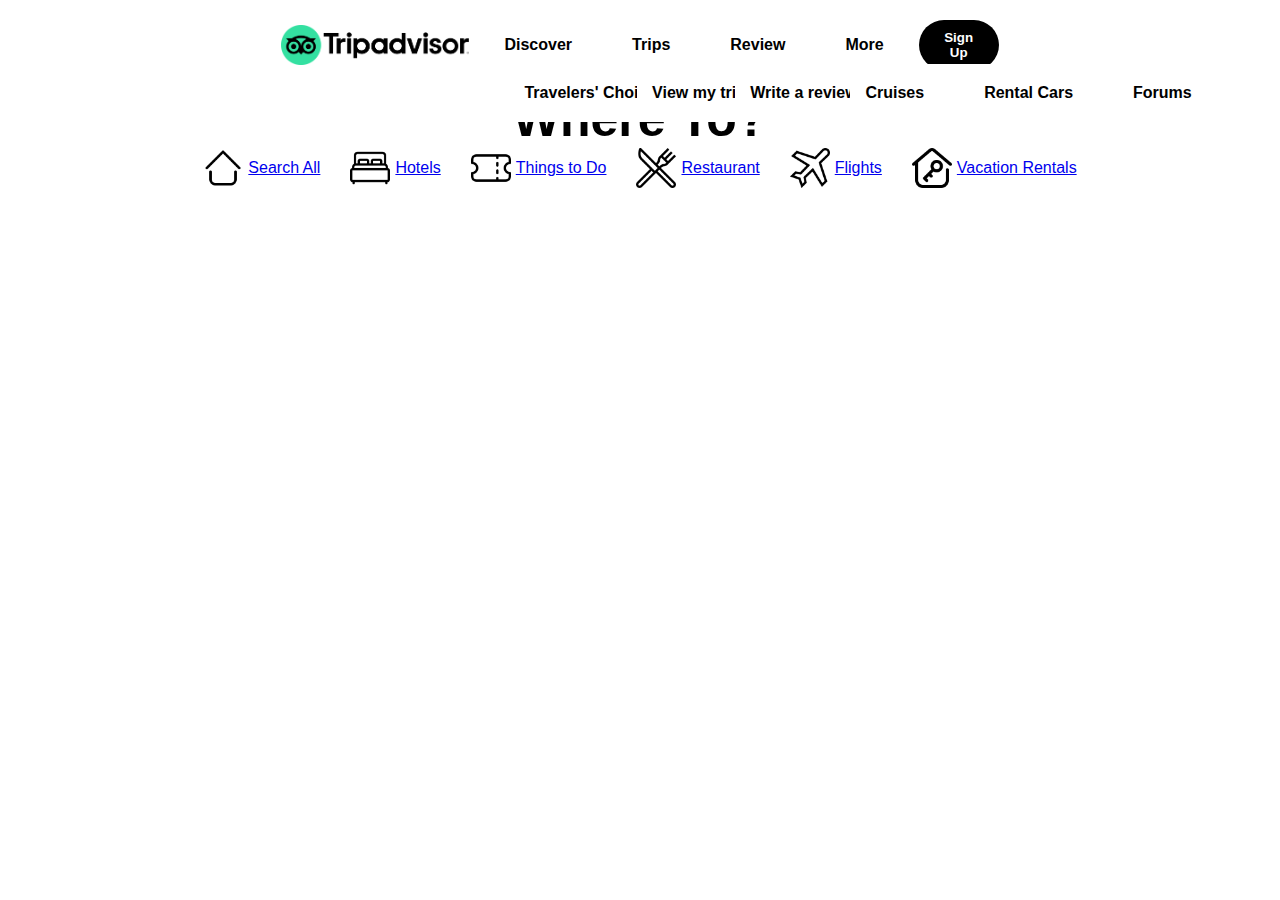
==== index.html @ aeda5e26 "All" ====
<!DOCTYPE html>
<html lang="en">
<head>
    <meta charset="UTF-8">
    <meta name="viewport" content="width=device-width, initial-scale=1.0">
    <title>Tripadvisor</title>
    <link rel="stylesheet" href="index.css">
</head>

<body>
    <nav class="navbar">
        <img class="logo" src="Images/Tripadvisor.png" alt="Logo.png">

        <ul>
            <li><a href="">Discover</a>
                <ul class="navSubmenu">
                    <li><a href="#">Travelers' Choice</a></li>
                    <li><a href="#">Travel Stories</a></li>
                </ul>
            </li>

            <li><a href="">Trips</a>
                <ul class="navSubmenu">
                    <li><a href="#">View my trips</a></li>
                    <li><a href="#">Start a new trip</a></li>
                    <li><a href="#">Create trip with AI</a></li>
                </ul>
            </li>

            <li><a href="">Review</a>
                <ul class="navSubmenu">
                    <li><a href="#">Write a review</a></li>
                    <li><a href="#">Post photos</a></li>
                    <li><a href="#">Add a place</a></li>
                </ul>
            </li>

            <li><a href="">More</a>
                <ul class="navSubmenu">
                    <li><a href="#">Cruises</a></li>
                    <li><a href="#">Rental Cars</a></li>
                    <li><a href="#">Forums</a></li>
                </ul>
            </li>

        </ul>

        <button class="btnRegister"><a href="register.html">Sign Up</a></button>
    </nav>

    <section class="searchLinks">
        <h1>Where To?</h1>
        <ul>
            <li>
                <img src="Images/home.png" alt="home.png">
                <a href="#">Search All</a>
            </li>
                
            <li>
                <img src="Images/hotels.png" alt="hotels.png">
                <a href="#">Hotels</a>
            </li>

            <li>
                <img src="Images/ticket.png" alt="ticket.png">
                <a href="#">Things to Do</a>
            </li>

            <li>
                <img src="Images/restaurant.png" alt="restaurant.png">
                <a href="#">Restaurant</a>
            </li>

            <li>
                <img src="Images/plane.png" alt="plane.png">
                <a href="#">Flights</a>
            </li>

            <li>
                <img src="Images/key.png" alt="key.png">
                <a href="#">Vacation Rentals</a>
            </li>



        </ul>
    </section>

</body>
</html>
---- index.css ----
/* Ümumi tərzlər */
* {
    margin: 0;
    padding: 0;
    box-sizing: border-box;
    font-family: Arial, sans-serif;
}

.logo{
    height: 40px;
}

.navbar {
    display: flex;
    justify-content: center; /* Mərkəzləşdir */
    align-items: center;
    background-color: white; /* Navbarın arxa planı */
    padding: 20px; /* İki tərəfdən də boşluq */
    position: relative; /* Alt elementlər üçün pozisiyonu tənzimləyin */
}

.navbar ul {
    display: flex; /* Flexbox ilə horizontal düzülüş */
    list-style: none; /* Siyahı işarələrini gizlədir */
    gap: 30px; /* Elementlər arasında boşluq */
    margin: 0 20px; /* Sol və sağdan boşluq */
}

.navbar a {
    text-decoration: none;
    color: black; /* Mətinin rəngi */
    font-weight: 600; /* Qalın yazı */
    padding: 10px 15px; /* İç boşluq */
    display: block; /* Block element kimi davranır */
}

/* Hover zamanı arxa planın ağ olması */
.navbar li:hover > a {
    background-color: white; /* Hover zamanı arxa plan */
}

/* Submenu arxa planı */
.navSubmenu {
    display: none; /* Başlanğıcda gizli */
    position: absolute;
    background-color:   white; /* Submenu arxa planı */
    list-style: none; /* Siyahı işarələrini gizlədir */
    padding: 10px 0; /* İç boşluq */
    border-radius: 4px; /* Künclərin yuvarlaq olması */
}

.navSubmenu a {
    padding: 10px 15px; /* İç boşluq */
    color: black; /* Mətinin rəngi */
}

/* Submenu bağlantıları hover zamanı arxa plan */
.navSubmenu a:hover {
    background-color: lightgray; /* Hover zamanı arxa plan */
}

/* Buton stili */
.btnRegister {
    background-color: black;
    border: none;
    cursor: pointer;
    border-radius: 35px;
    height: 50px;
    width: 80px;
}

.btnRegister a {
    text-decoration: none;
    color: white; /* Buton mətininin rəngi */
    font-weight: 600;
}

.searchLinks {
    text-align: center; /* H1 və siyahını mərkəzləşdirir */
}

.searchLinks h1 {
    font-size: 50px;
}

.searchLinks ul {
    display: flex;
    justify-content: center; /* Mərkəzləşdirilmiş düzülüş */
    gap: 30px; /* Elementlər arasında boşluq */
}

.searchLinks li {
    display: flex;
    align-items: center;
    justify-content: center; /* Mərkəzləşdirilmiş düzülüş */
    gap: 5px;
}

.searchLinks li img {
    height: 40px; /* Şəkil ölçüsünü 40px edirik */
    width: 40px; /* Şəkil ölçüsünü 40px edirik */
}
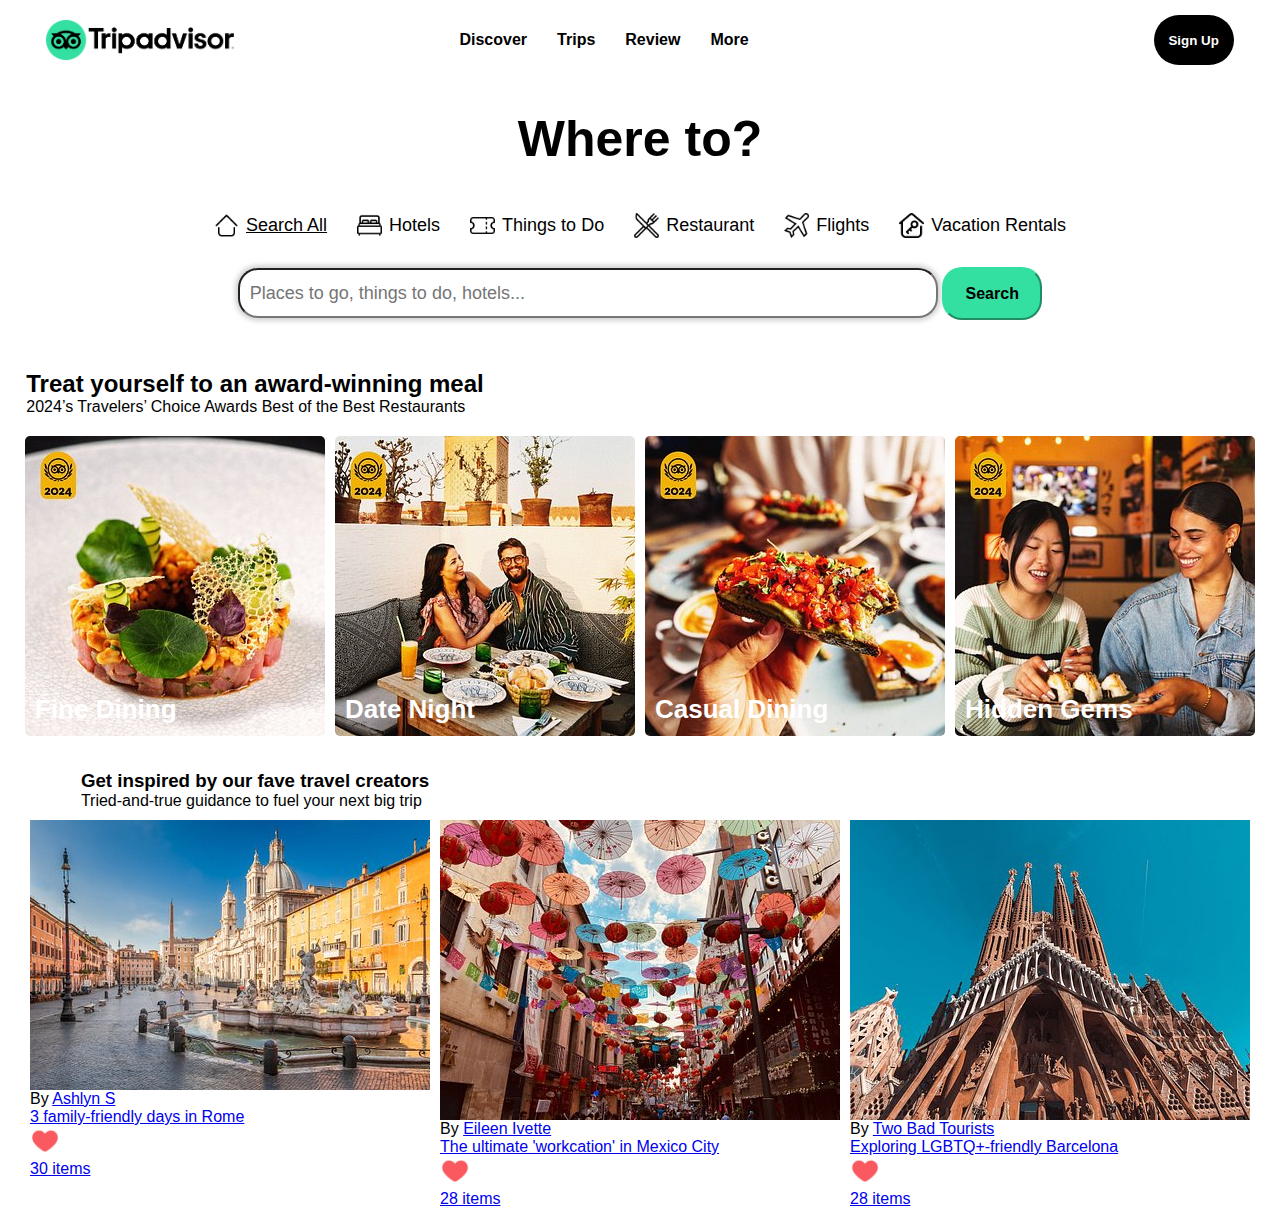
==== commit f9942aec: "All" ====
--- a/index.html
+++ b/index.html
@@ -11,35 +11,35 @@
     <nav class="navbar">
         <img class="logo" src="Images/Tripadvisor.png" alt="Logo.png">
 
-        <ul>
-            <li><a href="">Discover</a>
-                <ul class="navSubmenu">
-                    <li><a href="#">Travelers' Choice</a></li>
-                    <li><a href="#">Travel Stories</a></li>
+        <ul class="nav_menu">
+            <li class="nav_menu-item"><a href="#">Discover</a>
+                <ul class="nav_submenu">
+                    <li class="nav_submenu-item"><a href="#">Travelers' Choice</a></li>
+                    <li class="nav_submenu-item"><a href="#">Travel Stories</a></li>
                 </ul>
             </li>
 
-            <li><a href="">Trips</a>
-                <ul class="navSubmenu">
-                    <li><a href="#">View my trips</a></li>
-                    <li><a href="#">Start a new trip</a></li>
-                    <li><a href="#">Create trip with AI</a></li>
+            <li class="nav_menu-item"><a href="#">Trips</a>
+                <ul class="nav_submenu">
+                    <li class="nav_submenu-item"><a href="#">View my trips</a></li>
+                    <li class="nav_submenu-item"><a href="#">Start a new trip</a></li>
+                    <li class="nav_submenu-item"><a href="#">Create trip with AI</a></li>
                 </ul>
             </li>
 
-            <li><a href="">Review</a>
-                <ul class="navSubmenu">
-                    <li><a href="#">Write a review</a></li>
-                    <li><a href="#">Post photos</a></li>
-                    <li><a href="#">Add a place</a></li>
+            <li class="nav_menu-item"><a href="#">Review</a>
+                <ul class="nav_submenu">
+                    <li class="nav_submenu-item"><a href="#">Write a review</a></li>
+                    <li class="nav_submenu-item"><a href="#">Post photos</a></li>
+                    <li class="nav_submenu-item"><a href="#">Add a place</a></li>
                 </ul>
             </li>
 
-            <li><a href="">More</a>
-                <ul class="navSubmenu">
-                    <li><a href="#">Cruises</a></li>
-                    <li><a href="#">Rental Cars</a></li>
-                    <li><a href="#">Forums</a></li>
+            <li class="nav_menu-item"><a href="#">More</a>
+                <ul class="nav_submenu">
+                    <li class="nav_submenu-item"><a href="#">Cruises</a></li>
+                    <li class="nav_submenu-item"><a href="#">Rental Cars</a></li>
+                    <li class="nav_submenu-item"><a href="#">Forums</a></li>
                 </ul>
             </li>
 
@@ -49,9 +49,9 @@
     </nav>
 
     <section class="searchLinks">
-        <h1>Where To?</h1>
+        <h1>Where to?</h1>
         <ul>
-            <li>
+            <li class="homeA">
                 <img src="Images/home.png" alt="home.png">
                 <a href="#">Search All</a>
             </li>
@@ -80,11 +80,95 @@
                 <img src="Images/key.png" alt="key.png">
                 <a href="#">Vacation Rentals</a>
             </li>
+        </ul>
+
+        <div class="inputContainer">
+            <input type="text" placeholder="Places to go, things to do, hotels...">
+            <button>Search</button>
+        </div>
+
+    </section>
+
+    <section class="mealLinks">
+
+        <div class="mealText">
+            <h2>Treat yourself to an award-winning meal</h2>
+            <span>2024’s Travelers’ Choice Awards Best of the Best Restaurants</span>
+        </div>
+
+        <div class="mealImg">
+
+            <div class="imageContainer">
+                <img src="Images/caption1.jpg" alt="caption1">
+                <span class="textOverlay">Fine Dining</span>
+            </div>
+
+            <div class="imageContainer">
+                <img src="Images/caption2.jpg" alt="caption2">
+                <span class="textOverlay">Date Night</span>
+            </div>
+
+            <div class="imageContainer">
+                <img src="Images/caption3.jpg" alt="caption3">
+                <span class="textOverlay">Casual Dining</span>
+            </div>
+
+            <div class="imageContainer">
+                <img src="Images/caption4.jpg" alt="caption4">
+                <span class="textOverlay">Hidden Gems</span>
+            </div>     
+
+        </div>
+    </section>
+
+
+    <section class="travelLinks">
+
+        <div class="travelText">
+            <h3>Get inspired by our fave travel creators</h3>
+            <span>Tried-and-true guidance to fuel your next big trip</span>
+        </div>
+
+        <div class="travelImages">
+
+            <div class="travelImg">
+                <img src="Images/caption2.1.jpg" alt="caption2.1">
+                <div class="travelBy">
+                    <span>By</span>
+                    <a href="#">Ashlyn S</a>
+                </div>
+                <a class="travelCity" href="#">3 family-friendly days in Rome</a>
+                <a class="travelLike" href="#"><img src="Images/heart.png" alt="heart"></a>
+                <a class="travelLikeCount" href="#">30 items</a>
+            </div>
+
+            <div class="travelImg">
+                <img src="Images/caption2.2.jpg" alt="caption2.2">
+                <div class="travelBy">
+                    <span>By</span>
+                    <a href="#">Eileen Ivette</a>
+                </div>
+                <a class="travelCity" href="#">The ultimate 'workcation' in Mexico City</a>
+                <a class="travelLike" href="#"><img src="Images/heart.png" alt="heart"></a>
+                <a class="travelLikeCount" href="#">28 items</a>
+            </div>
+
+            <div class="travelImg">
+                <img src="Images/caption2.3.jpg" alt="caption2.3">
+                <div class="travelBy">
+                    <span>By</span>
+                    <a href="#">Two Bad Tourists</a>
+                </div>
+                <a class="travelCity" href="#">Exploring LGBTQ+-friendly Barcelona</a>
+                <a class="travelLike" href="#"><img src="Images/heart.png" alt="heart"></a>
+                <a class="travelLikeCount" href="#">28 items</a>
+            </div>
+
+        </div>
+
+    </section>
 
 
 
-        </ul>
-    </section>
-
 </body>
 </html>--- a/index.css
+++ b/index.css
@@ -1,4 +1,3 @@
-/* Ümumi tərzlər */
 * {
     margin: 0;
     padding: 0;
@@ -8,58 +7,71 @@
 
 .logo{
     height: 40px;
+    margin-right: 200px;
 }
 
 .navbar {
     display: flex;
-    justify-content: center; /* Mərkəzləşdir */
-    align-items: center;
-    background-color: white; /* Navbarın arxa planı */
-    padding: 20px; /* İki tərəfdən də boşluq */
-    position: relative; /* Alt elementlər üçün pozisiyonu tənzimləyin */
-}
-
-.navbar ul {
-    display: flex; /* Flexbox ilə horizontal düzülüş */
-    list-style: none; /* Siyahı işarələrini gizlədir */
-    gap: 30px; /* Elementlər arasında boşluq */
-    margin: 0 20px; /* Sol və sağdan boşluq */
-}
-
-.navbar a {
-    text-decoration: none;
-    color: black; /* Mətinin rəngi */
-    font-weight: 600; /* Qalın yazı */
-    padding: 10px 15px; /* İç boşluq */
-    display: block; /* Block element kimi davranır */
-}
-
-/* Hover zamanı arxa planın ağ olması */
-.navbar li:hover > a {
-    background-color: white; /* Hover zamanı arxa plan */
-}
-
-/* Submenu arxa planı */
-.navSubmenu {
-    display: none; /* Başlanğıcda gizli */
+    justify-content: center; 
+    align-items: center;
+    background-color: white;
+    padding: 15px;
+    gap: 10px;
+}
+
+.nav_menu {
+    display: flex;
+    list-style: none;
+    margin-right: 380px;
+    padding-left: 0;
+}
+
+.nav_menu-item {
+    position: relative;
+}
+
+.nav_menu-item a {
+    text-decoration: none;
+    color: black;
+    font-weight: 700;
+    padding: 10px 15px;
+    display: block;
+}
+
+.nav_menu-item:hover > a {
+    background-color: gray;
+    border-radius: 5px;
+}
+
+.nav_submenu {
+    display: none;
     position: absolute;
-    background-color:   white; /* Submenu arxa planı */
-    list-style: none; /* Siyahı işarələrini gizlədir */
-    padding: 10px 0; /* İç boşluq */
-    border-radius: 4px; /* Künclərin yuvarlaq olması */
-}
-
-.navSubmenu a {
-    padding: 10px 15px; /* İç boşluq */
-    color: black; /* Mətinin rəngi */
-}
-
-/* Submenu bağlantıları hover zamanı arxa plan */
-.navSubmenu a:hover {
-    background-color: lightgray; /* Hover zamanı arxa plan */
-}
-
-/* Buton stili */
+    left: 0;
+    top: 100%;
+    width: 200px;
+    background-color: white;
+    padding: 10px 0;
+    border-radius: 5px;
+    border-color: black;
+    list-style-type: none;
+    margin: 0;
+}
+
+.nav__menu-item:hover .nav__submenu {
+    display: block;
+}
+
+.nav_submenu-item a {
+    text-decoration: none;
+    color: black;
+    display: block;
+    padding: 10px 15px;
+}
+
+.nav_submenu-item a:hover {
+    background-color: gray;
+}
+
 .btnRegister {
     background-color: black;
     border: none;
@@ -71,32 +83,138 @@
 
 .btnRegister a {
     text-decoration: none;
-    color: white; /* Buton mətininin rəngi */
+    color: white; 
     font-weight: 600;
 }
 
 .searchLinks {
-    text-align: center; /* H1 və siyahını mərkəzləşdirir */
+    text-align: center; 
 }
 
 .searchLinks h1 {
+    margin-top: 30px;
     font-size: 50px;
+    font-weight: 900;
 }
 
 .searchLinks ul {
-    display: flex;
-    justify-content: center; /* Mərkəzləşdirilmiş düzülüş */
-    gap: 30px; /* Elementlər arasında boşluq */
+    margin-top: 45px;
+    display: flex;
+    justify-content: center; 
+    gap: 30px; 
 }
 
 .searchLinks li {
     display: flex;
     align-items: center;
-    justify-content: center; /* Mərkəzləşdirilmiş düzülüş */
-    gap: 5px;
+    justify-content: center; 
+    gap: 7px;
 }
 
 .searchLinks li img {
-    height: 40px; /* Şəkil ölçüsünü 40px edirik */
-    width: 40px; /* Şəkil ölçüsünü 40px edirik */
-}
+    height: 25px; 
+    width: 25px; 
+}
+
+.searchLinks li a{
+    text-decoration: none;
+    color: black;
+    font-size: 18px;
+    text-align: center;
+}
+
+.searchLinks .homeA{
+    text-decoration: underline;
+}
+
+.inputContainer input{
+    height: 50px;
+    width: 700px;
+    border-radius: 20px;
+    margin-top: 30px;
+    border-color: 1px solid #808080;
+    color: black;
+    box-shadow: 0 0 5px 3px lightgray;
+    font-size: 18px;
+    padding: 10px;
+}
+
+.inputContainer button{
+    height: 53px;
+    border-radius: 20px;
+    width: 100px;
+    background-color: #34e0a1;
+    border-color: #34e0a1;
+    font-weight: 600;
+    font-size: 16px;
+}
+
+.mealLinks{
+    display: flex;
+    justify-content: center; 
+    align-items: center;
+    flex-direction: column;
+    margin-top: 50px;
+    gap: 20px;
+}
+
+.mealText {
+    margin-right: 770px;
+    gap: 10px;
+}
+
+.mealImg {
+    display: flex;
+    gap: 10px; 
+}
+
+.mealImg img{
+    border-radius: 5px;
+}
+
+.imageContainer{
+    position: relative;
+}
+
+.textOverlay{
+    position: absolute;
+    bottom: 10px;
+    left: 50%;
+    transform: translateX(-50%);
+    width: 100%;
+    color: white;
+    font-size: 26px;
+    padding: 5px 10px;
+    border-radius: 5px;
+    font-weight: 900;
+}
+
+
+.travelLinks{
+    display: flex;
+    justify-content: center; 
+    align-items: center;
+    flex-direction: column;
+    margin-top: 30px;
+    gap: 10px;
+}
+
+.travelText{
+    margin-right: 770px;
+}
+
+.travelImages{
+    display: flex;
+    gap: 10px;
+}
+
+.travelImg{
+    display: flex;
+    flex-direction: column;
+}
+
+.travelLike img{
+    height: 30px;
+    width: 30px;
+}
+
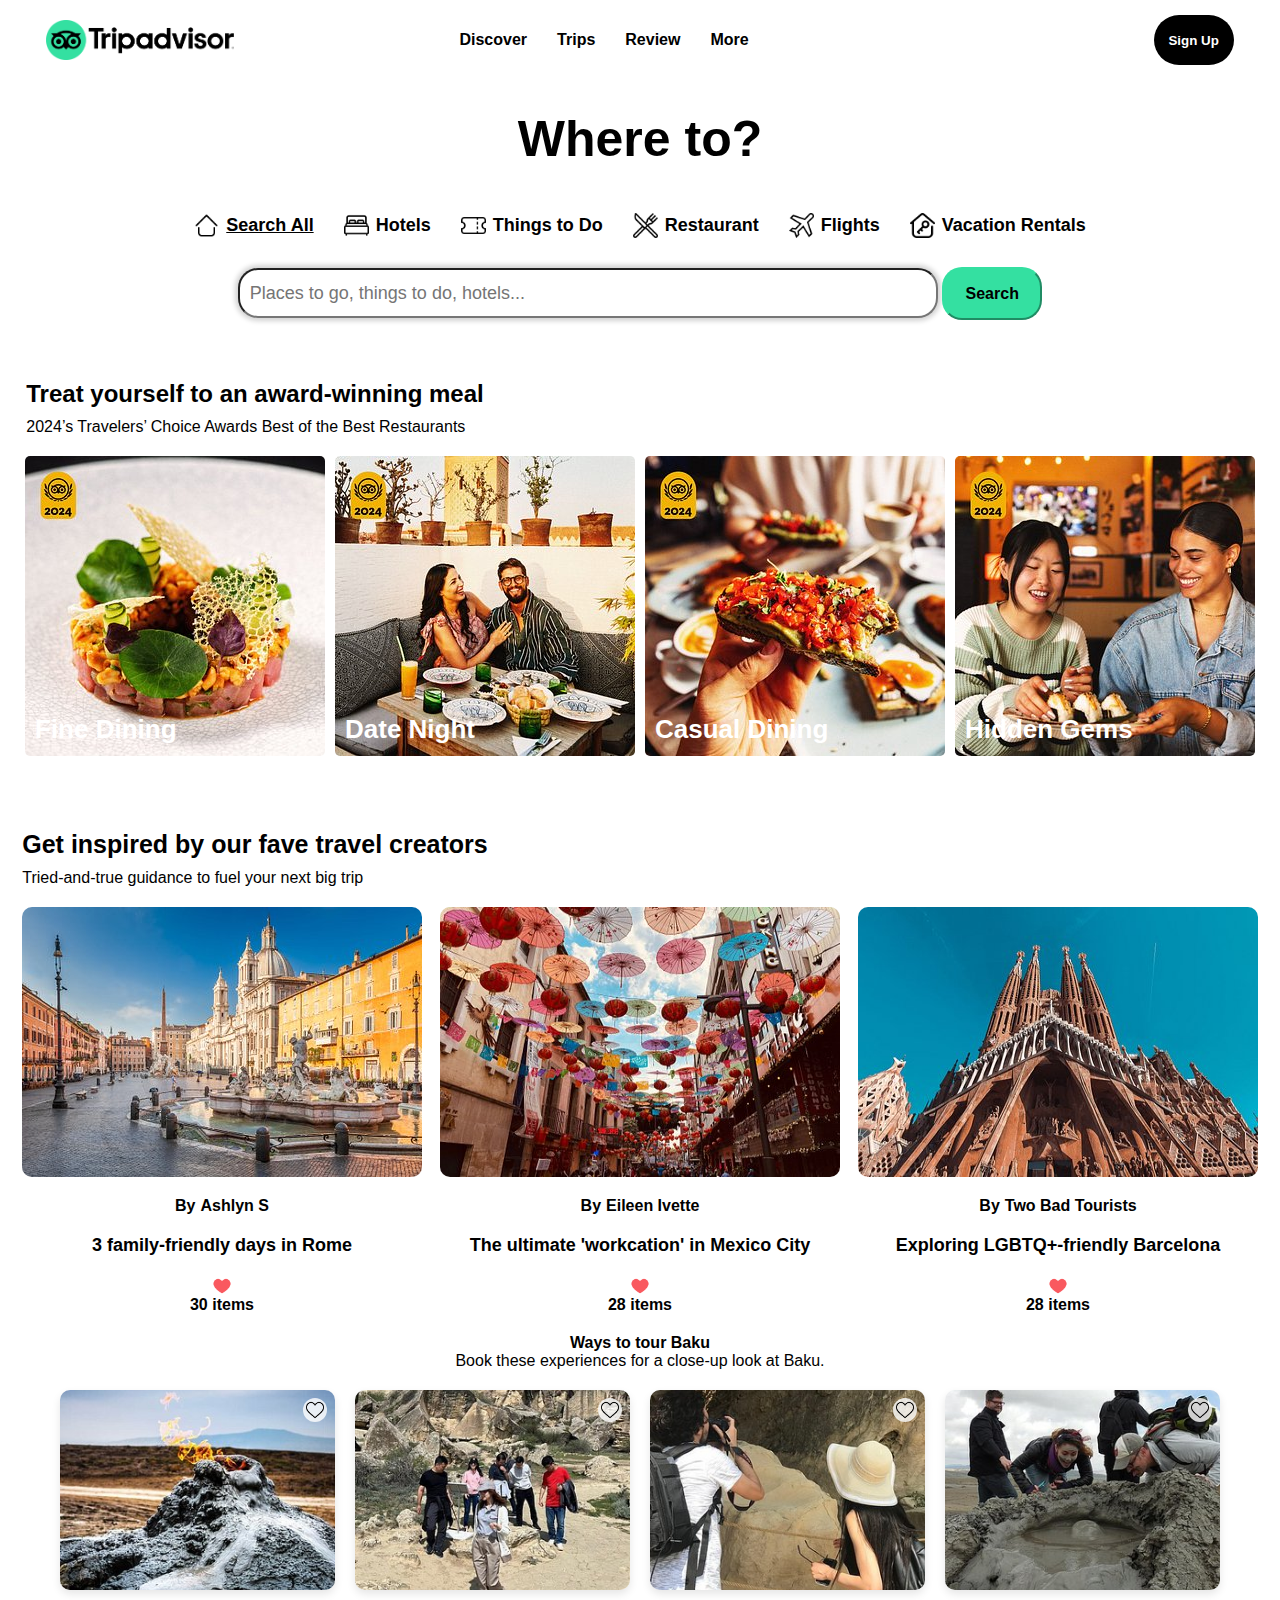
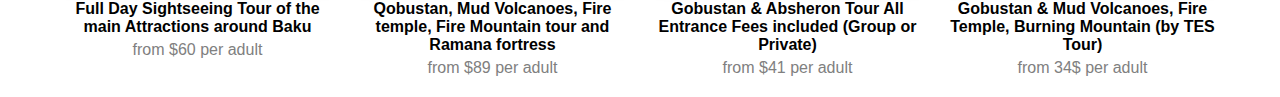
==== commit 091c1867: "All" ====
--- a/index.html
+++ b/index.html
@@ -168,6 +168,58 @@
 
     </section>
 
+    <section class="bakuLinks">
+        
+        <div class="bakuText">
+            <h4>Ways to tour Baku</h4>
+            <span>Book these experiences for a close-up look at Baku.</span>
+        </div>
+
+        <div class="bakuImages">
+            
+            <div class="bakuImg">
+
+                <div class="bakuContainerImg">
+                    <img src="Images/caption3.1.jpg" alt="caption3.1">
+                    <a class="likeIcon" href="#"><img src="Images/like.png" alt=""></a>
+                </div>
+                <span>Full Day Sightseeing Tour of the main Attractions around Baku</span>
+                <p>from $60 per adult</p>
+            </div>
+
+            <div class="bakuImg">
+                <div class="bakuContainerImg">
+                    <img src="Images/caption3.2.jpg" alt="caption3.2">
+                    <a class="likeIcon" href="#"><img src="Images/like.png" alt=""></a>
+                </div>
+                <span>Qobustan, Mud Volcanoes, Fire temple, Fire Mountain tour and Ramana fortress</span>
+                <p>from $89 per adult</p>
+            </div>
+
+
+            <div class="bakuImg">
+                <div class="bakuContainerImg">
+                    <img src="Images/caption3.3.jpg" alt="caption3.3">
+                    <a class="likeIcon" href="#"><img src="Images/like.png" alt=""></a>
+                </div>
+                <span>Gobustan & Absheron Tour All Entrance Fees included (Group or Private)</span>
+                <p>from $41 per adult</p>
+            </div>
+
+            <div class="bakuImg">
+                <div class="bakuContainerImg">
+                    <img src="Images/caption3.4.jpg" alt="caption3.4">
+                    <a class="likeIcon" href="#"><img src="Images/like.png" alt=""></a>
+                </div>
+                <span>Gobustan & Mud Volcanoes, Fire Temple, Burning Mountain (by TES Tour)</span>
+                <p>from 34$ per adult</p>
+            </div>
+
+        
+        </div>
+
+    </section>
+
 
 
 </body>
--- a/index.css
+++ b/index.css
@@ -163,6 +163,11 @@
     gap: 10px;
 }
 
+.mealText h2{
+    margin: 10px 0px;
+
+}
+
 .mealImg {
     display: flex;
     gap: 10px; 
@@ -201,11 +206,19 @@
 
 .travelText{
     margin-right: 770px;
+    margin-top: 30px;
+}
+
+.travelText h3{
+    font-size: 25px;
+    margin: 10px 0px;
+
 }
 
 .travelImages{
     display: flex;
-    gap: 10px;
+    gap: 18px;
+    margin-top: 10px;
 }
 
 .travelImg{
@@ -213,8 +226,176 @@
     flex-direction: column;
 }
 
+.travelImg img
+{
+    border-radius: 10px;
+    height: 270px;
+    width: 400px;
+}
+
+
+.travelBy{
+    display: flex;
+    justify-content: center;
+    gap: 5px;
+    margin-top: 20px;
+}
+
+.travelBy span , a{
+    text-decoration: none;
+    color: black;
+    font-weight: 600;
+}
+
+
+.travelCity{
+    display: flex;
+    justify-content: center;
+    font-size: 18px;
+    margin-top: 20px;
+}
+
+.travelLike{
+    display: flex;
+    justify-content: center;
+    margin-top: 20px;
+}
+
 .travelLike img{
-    height: 30px;
-    width: 30px;
-}
-
+    height: 20px;
+    width: 20px;
+}
+
+.travelLikeCount{
+    display: flex;
+    justify-content: center;
+}
+
+
+.travelBy:hover a , .travelCity:hover{
+    text-decoration: underline;
+    color: rgb(76, 76, 76);
+}
+
+
+.bakuLinks {
+    max-width: 1200px;
+    margin: 0 auto;
+    padding: 20px;
+}
+
+.bakuText {
+    text-align: center;
+    margin-bottom: 20px;
+}
+
+.bakuImages {
+    display: flex;
+    flex-wrap: wrap; /* Satır dolduğunda bir sonrakine geçilmesini sağlar */
+    gap: 20px; /* Resimler arasında boşluk bırakır */
+    justify-content: space-between; /* Resimleri yatayda eşit dağıtır */
+}
+
+.bakuImg {
+    flex: 1 1 calc(25% - 20px); /* Resimleri aynı genişlikte olacak şekilde ayarlar */
+    box-sizing: border-box;
+    text-align: center;
+}
+
+.bakuContainerImg {
+    position: relative;
+    overflow: hidden;
+    border-radius: 10px;
+    box-shadow: 0 4px 8px rgba(0, 0, 0, 0.1);
+}
+
+.bakuContainerImg img {
+    width: 100%;
+    height: auto;
+    display: block;
+    max-height: 200px; /* Resimlerin maksimum yüksekliğini belirler */
+    object-fit: cover; /* Resmin konteynıra sığacak şekilde ayarlanmasını sağlar */
+}
+
+.likeIcon {
+    position: absolute;
+    top: 8px;
+    right: 8px;
+    width: 24px; /* Like ikonunun boyutunu küçülttük */
+    height: 24px;
+    background-color: rgba(255, 255, 255, 0.8);
+    border-radius: 50%;
+    padding: 3px;
+    transition: transform 0.2s;
+}
+
+.likeIcon img {
+    width: 100%;
+    height: 100%;
+}
+
+.likeIcon:hover {
+    transform: scale(1.1);
+}
+
+.bakuImg span {
+    display: block;
+    margin-top: 10px;
+    font-weight: bold;
+}
+
+.bakuImg p {
+    margin-top: 5px;
+    color: gray;
+}
+
+
+/* .bakuImages{
+    display: flex;
+    justify-content: center;
+}
+
+.bakuImg{
+    display: flex;
+    flex-direction: column;
+    
+}
+
+.bakuContainerImg {
+    position: relative;
+    display: inline-block;
+    margin: 4px;
+    height: 100px;
+    width: 200px;
+}
+
+.bakuContainerImg img {
+    display: block;
+    width: 100%;
+    height: auto;
+    border-radius: 10px;
+}
+
+.bakuContainerImg a {
+    position: absolute;
+    top: 10px; 
+    right: 10px;
+    display: flex;
+    align-items: center;
+    justify-content: center;
+    background-color: rgba(255, 255, 255, 0.8); 
+    border-radius: 50%;
+    padding: 5px;
+    width: 38px;
+    height: 38px;
+    text-decoration: none;
+}
+
+.bakuContainerImg a img {
+    width: 80%;
+    height: 80%;
+} */
+
+
+
+
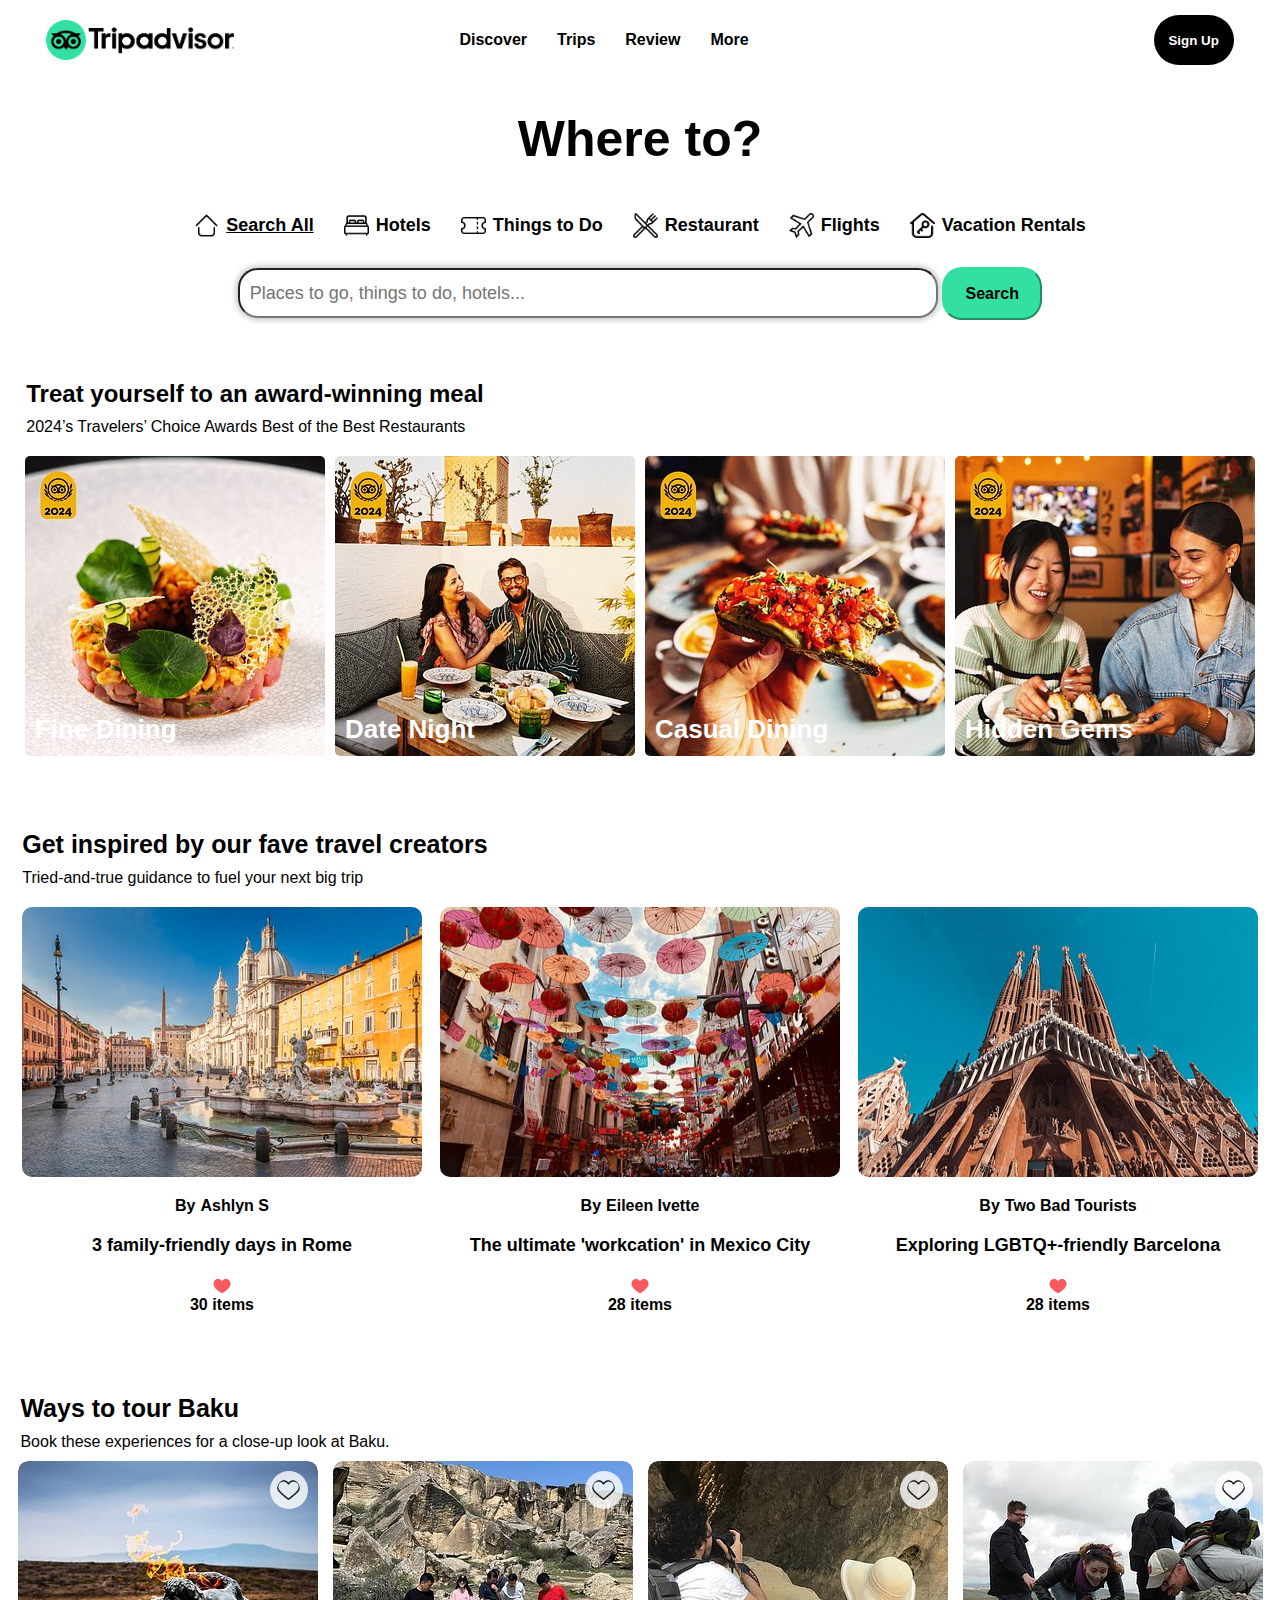
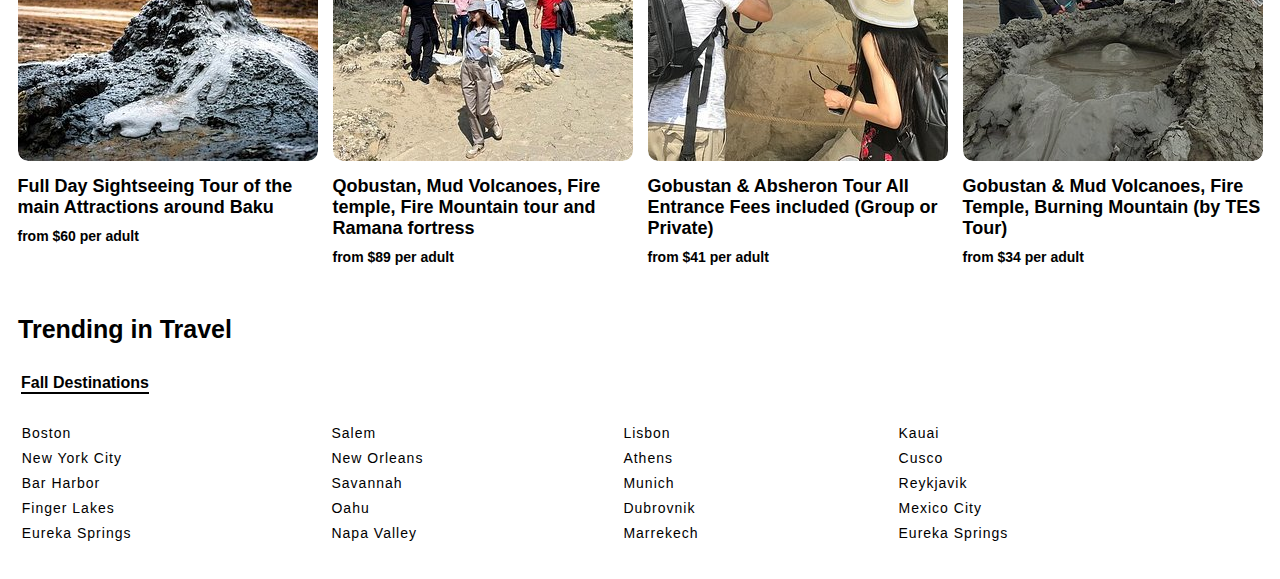
==== commit 2a944e63: "Finsh Project" ====
--- a/index.html
+++ b/index.html
@@ -212,11 +212,54 @@
                     <a class="likeIcon" href="#"><img src="Images/like.png" alt=""></a>
                 </div>
                 <span>Gobustan & Mud Volcanoes, Fire Temple, Burning Mountain (by TES Tour)</span>
-                <p>from 34$ per adult</p>
+                <p>from $34 per adult</p>
             </div>
 
         
         </div>
+
+    </section>
+
+    <section class="trendLinks">
+        <h5>Trending in Travel</h5>
+        <p>Fall Destinations</p>
+
+        <div class="footerLinks">
+
+            <ul class="list">
+                <li><a href="#">Boston</a></li>
+                <li><a href="#">New York City</a></li>
+                <li><a href="#">Bar Harbor</a></li>
+                <li><a href="#">Finger Lakes</a></li>
+                <li><a href="#">Eureka Springs</a></li>
+            </ul>
+
+            <ul class="list">
+                <li><a href="#">Salem</a></li>
+                <li><a href="#">New Orleans</a></li>
+                <li><a href="#">Savannah</a></li>
+                <li><a href="#">Oahu</a></li>
+                <li><a href="#">Napa Valley</a></li>
+            </ul>
+
+            <ul class="list">
+                <li><a href="#">Lisbon</a></li>
+                <li><a href="#">Athens</a></li>
+                <li><a href="#">Munich</a></li>
+                <li><a href="#">Dubrovnik</a></li>
+                <li><a href="#">Marrekech</a></li>
+            </ul>
+
+            <ul class="list">
+                <li><a href="#">Kauai</a></li>
+                <li><a href="#">Cusco</a></li>
+                <li><a href="#">Reykjavik</a></li>
+                <li><a href="#">Mexico City</a></li>
+                <li><a href="#">Eureka Springs</a></li>
+            </ul>
+
+        </div>
+
 
     </section>
 
--- a/index.css
+++ b/index.css
@@ -277,96 +277,41 @@
     color: rgb(76, 76, 76);
 }
 
-
-.bakuLinks {
-    max-width: 1200px;
-    margin: 0 auto;
-    padding: 20px;
-}
-
-.bakuText {
-    text-align: center;
-    margin-bottom: 20px;
-}
-
-.bakuImages {
-    display: flex;
-    flex-wrap: wrap; /* Satır dolduğunda bir sonrakine geçilmesini sağlar */
-    gap: 20px; /* Resimler arasında boşluk bırakır */
-    justify-content: space-between; /* Resimleri yatayda eşit dağıtır */
-}
-
-.bakuImg {
-    flex: 1 1 calc(25% - 20px); /* Resimleri aynı genişlikte olacak şekilde ayarlar */
-    box-sizing: border-box;
-    text-align: center;
+.bakuLinks{
+    display: flex;
+    justify-content: center; 
+    align-items: center;
+    flex-direction: column;
+    margin-top: 40px;
+    gap: 10px;
+}
+
+.bakuText{
+    margin-right: 870px;
+    margin-top: 30px;
+}
+
+.bakuText h4{
+    font-size: 25px;
+    margin: 10px 0px;
+
+}
+
+.bakuImages{
+    display: flex;
+    justify-content: center;
+    gap: 15px;
+}
+
+.bakuImg{
+    display: flex;
+    flex-direction: column;
 }
 
 .bakuContainerImg {
     position: relative;
     overflow: hidden;
     border-radius: 10px;
-    box-shadow: 0 4px 8px rgba(0, 0, 0, 0.1);
-}
-
-.bakuContainerImg img {
-    width: 100%;
-    height: auto;
-    display: block;
-    max-height: 200px; /* Resimlerin maksimum yüksekliğini belirler */
-    object-fit: cover; /* Resmin konteynıra sığacak şekilde ayarlanmasını sağlar */
-}
-
-.likeIcon {
-    position: absolute;
-    top: 8px;
-    right: 8px;
-    width: 24px; /* Like ikonunun boyutunu küçülttük */
-    height: 24px;
-    background-color: rgba(255, 255, 255, 0.8);
-    border-radius: 50%;
-    padding: 3px;
-    transition: transform 0.2s;
-}
-
-.likeIcon img {
-    width: 100%;
-    height: 100%;
-}
-
-.likeIcon:hover {
-    transform: scale(1.1);
-}
-
-.bakuImg span {
-    display: block;
-    margin-top: 10px;
-    font-weight: bold;
-}
-
-.bakuImg p {
-    margin-top: 5px;
-    color: gray;
-}
-
-
-/* .bakuImages{
-    display: flex;
-    justify-content: center;
-}
-
-.bakuImg{
-    display: flex;
-    flex-direction: column;
-    
-}
-
-.bakuContainerImg {
-    position: relative;
-    display: inline-block;
-    margin: 4px;
-    height: 100px;
-    width: 200px;
 }
 
 .bakuContainerImg img {
@@ -394,8 +339,74 @@
 .bakuContainerImg a img {
     width: 80%;
     height: 80%;
-} */
-
-
-
-
+} 
+
+.bakuImg span{
+    width: 300px;
+    font-weight: 600;
+    font-size: 18px;
+    margin-top: 15px;
+}
+
+.bakuImg p{
+    width: 300px;
+    font-weight: 600;
+    margin-top: 10px;
+    font-size: 14px;
+}
+
+
+.trendLinks{
+    display: flex;
+    align-items: center;
+    justify-content: center;
+    flex-direction: column;
+    margin-top: 40px;
+}
+
+.trendLinks h5{
+    font-size: 25px;
+    margin: 10px 1030px 0px 0px;
+}
+
+.trendLinks p{
+    font-weight: 550;
+    margin: 30px 1110px 0px 0px;
+    border-bottom: 2px solid black;
+}
+
+.footerLinks{
+    margin-top: 30px;
+    display: flex;
+    justify-content: space-between;
+    text-decoration: none;
+    list-style: none;
+    margin-right: 250px;
+    gap: 200px;
+    margin-bottom: 30px;
+
+}
+
+.list li{
+    list-style: none;
+    margin-bottom: 7px;
+}
+
+.list li a{
+    color: black;
+    text-decoration: none;
+    font-weight: 400;
+    font-size: 14px;
+    letter-spacing: 1px;
+}
+
+.list li a:hover {
+    text-decoration: underline;
+    color: rgb(76, 76, 76);
+}
+
+
+
+
+
+
